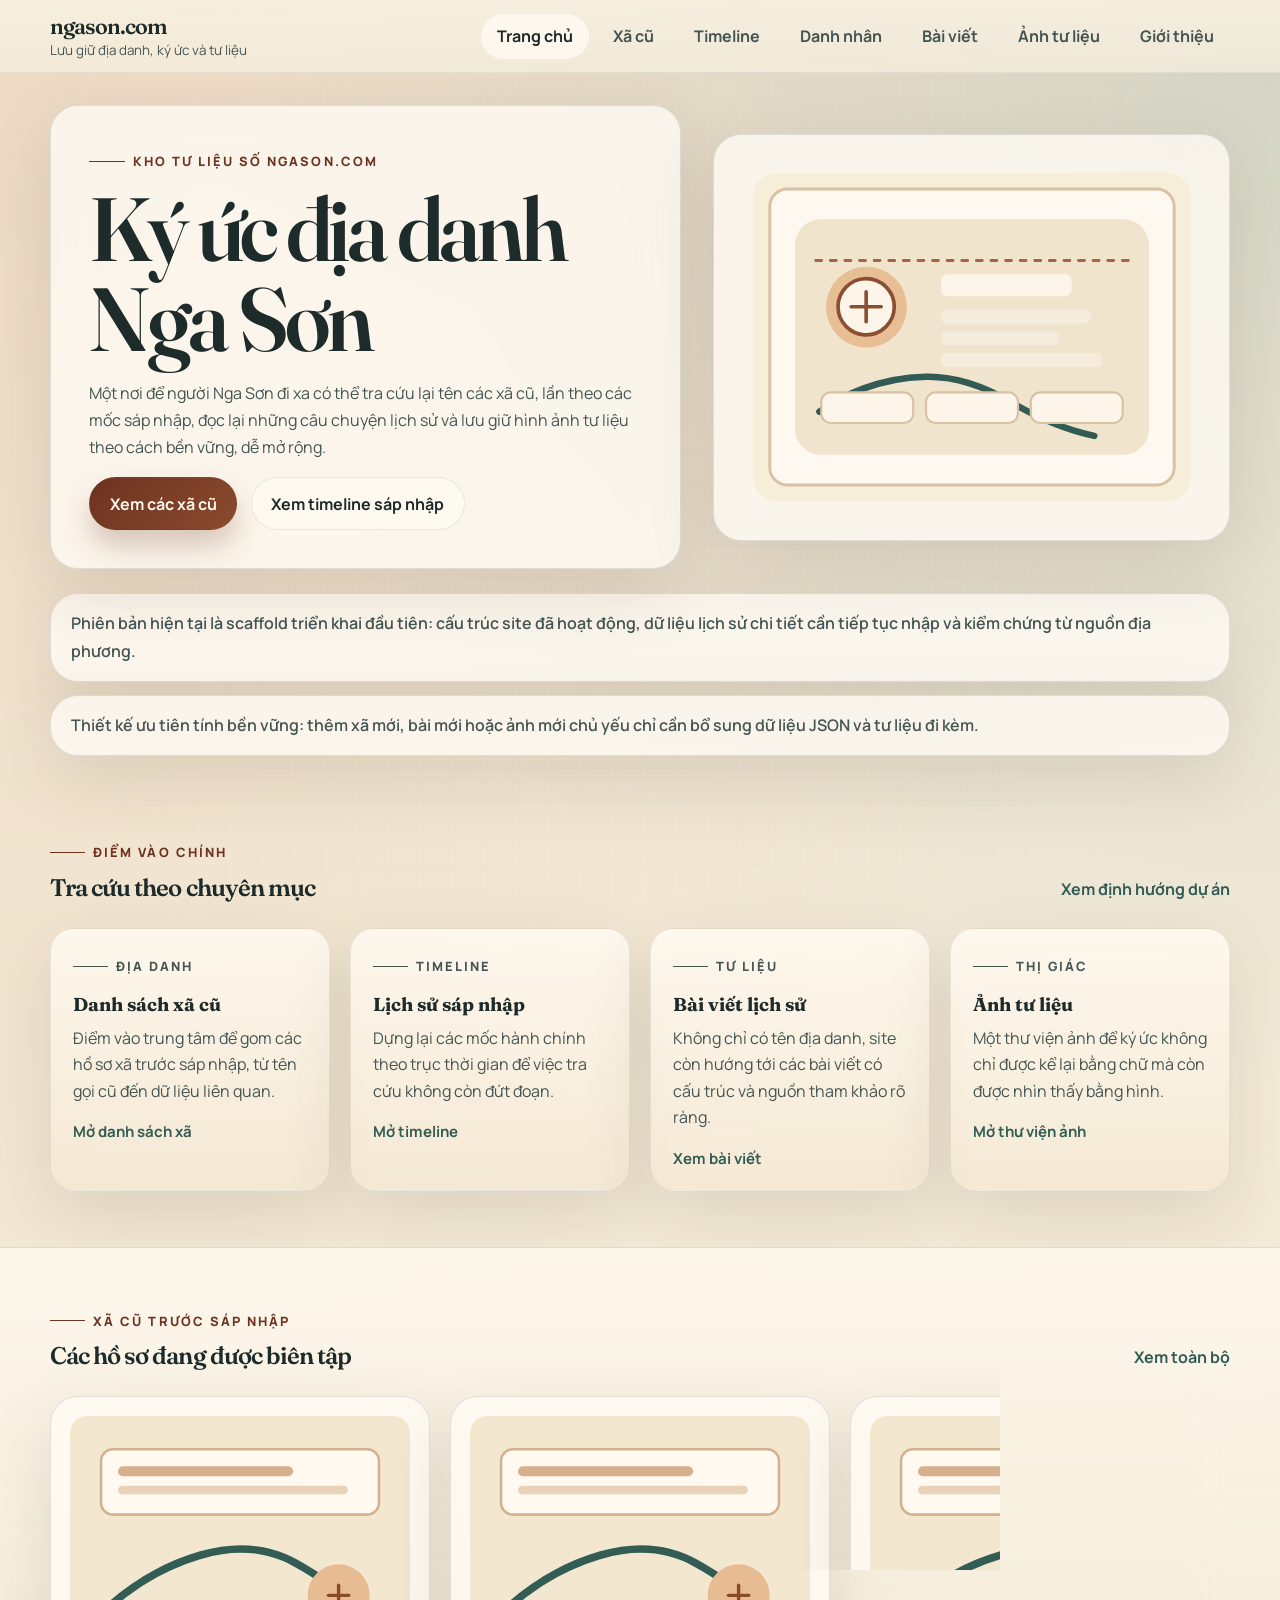
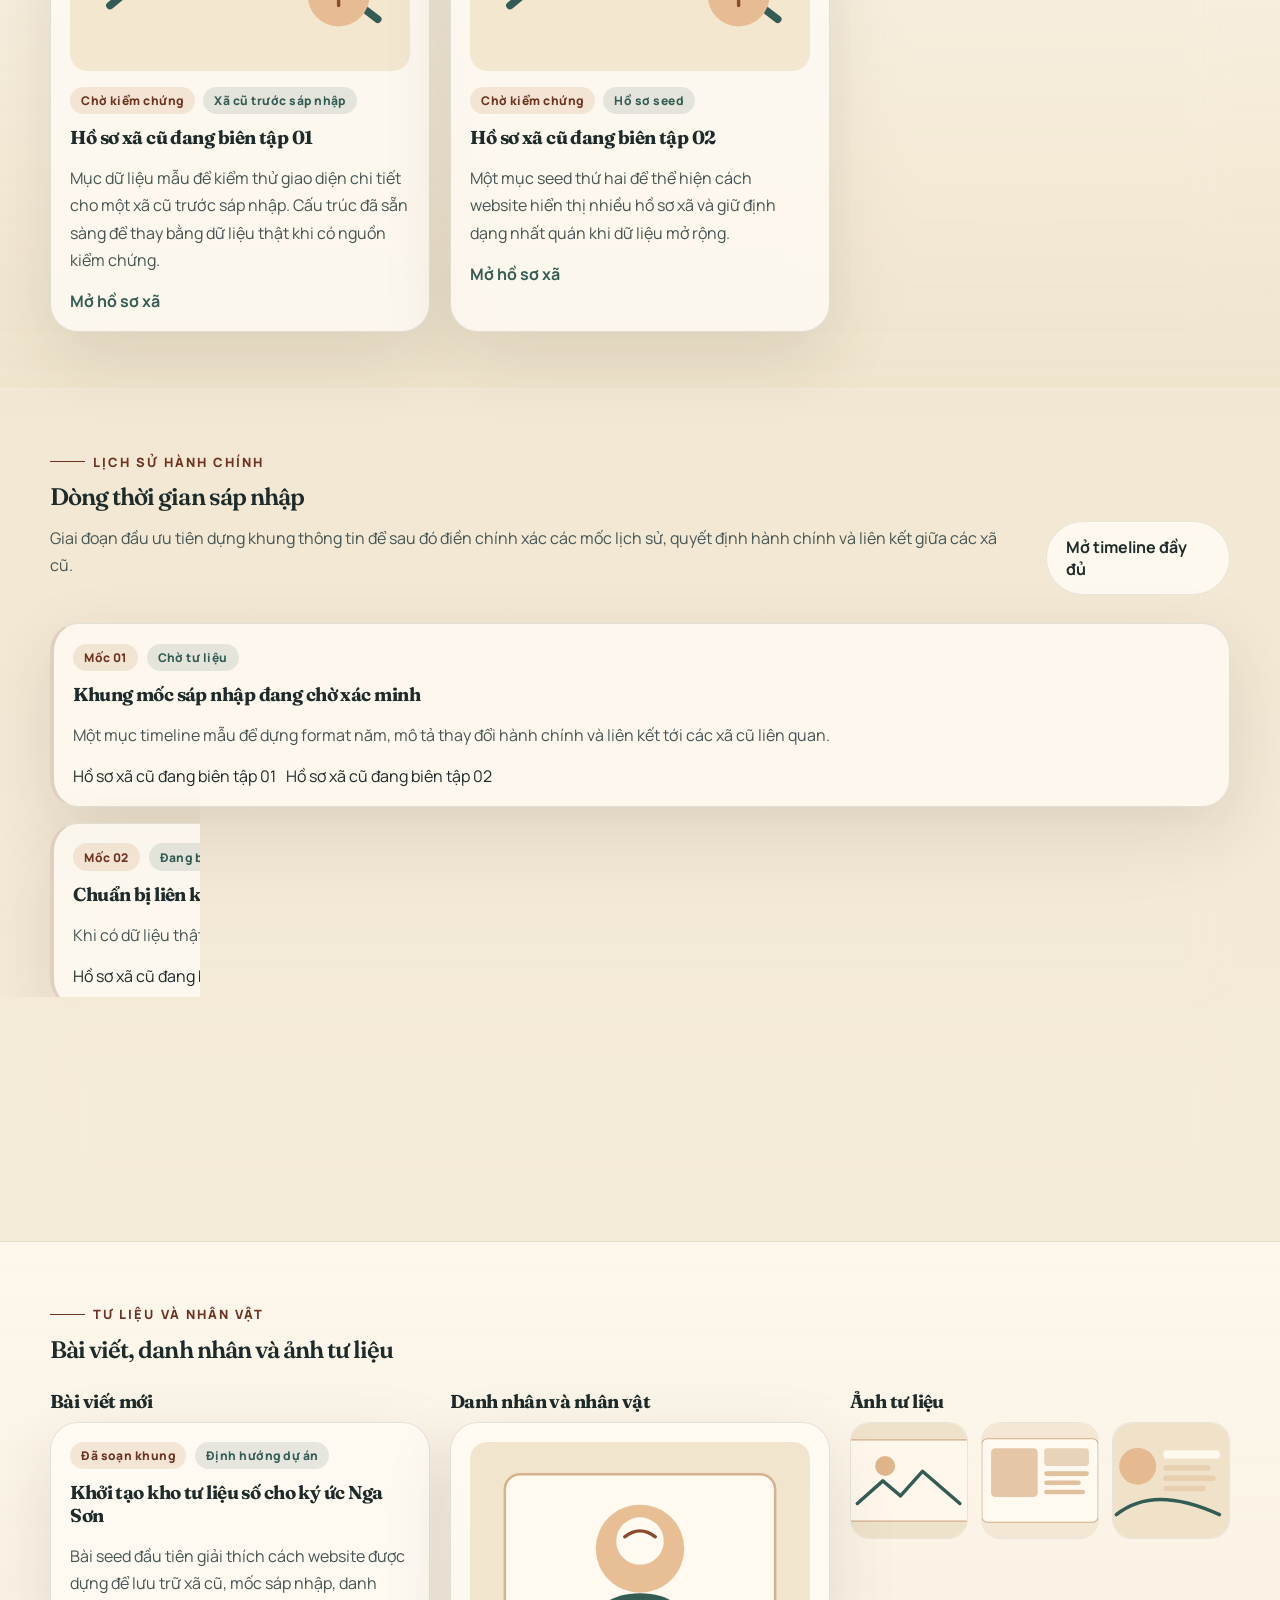
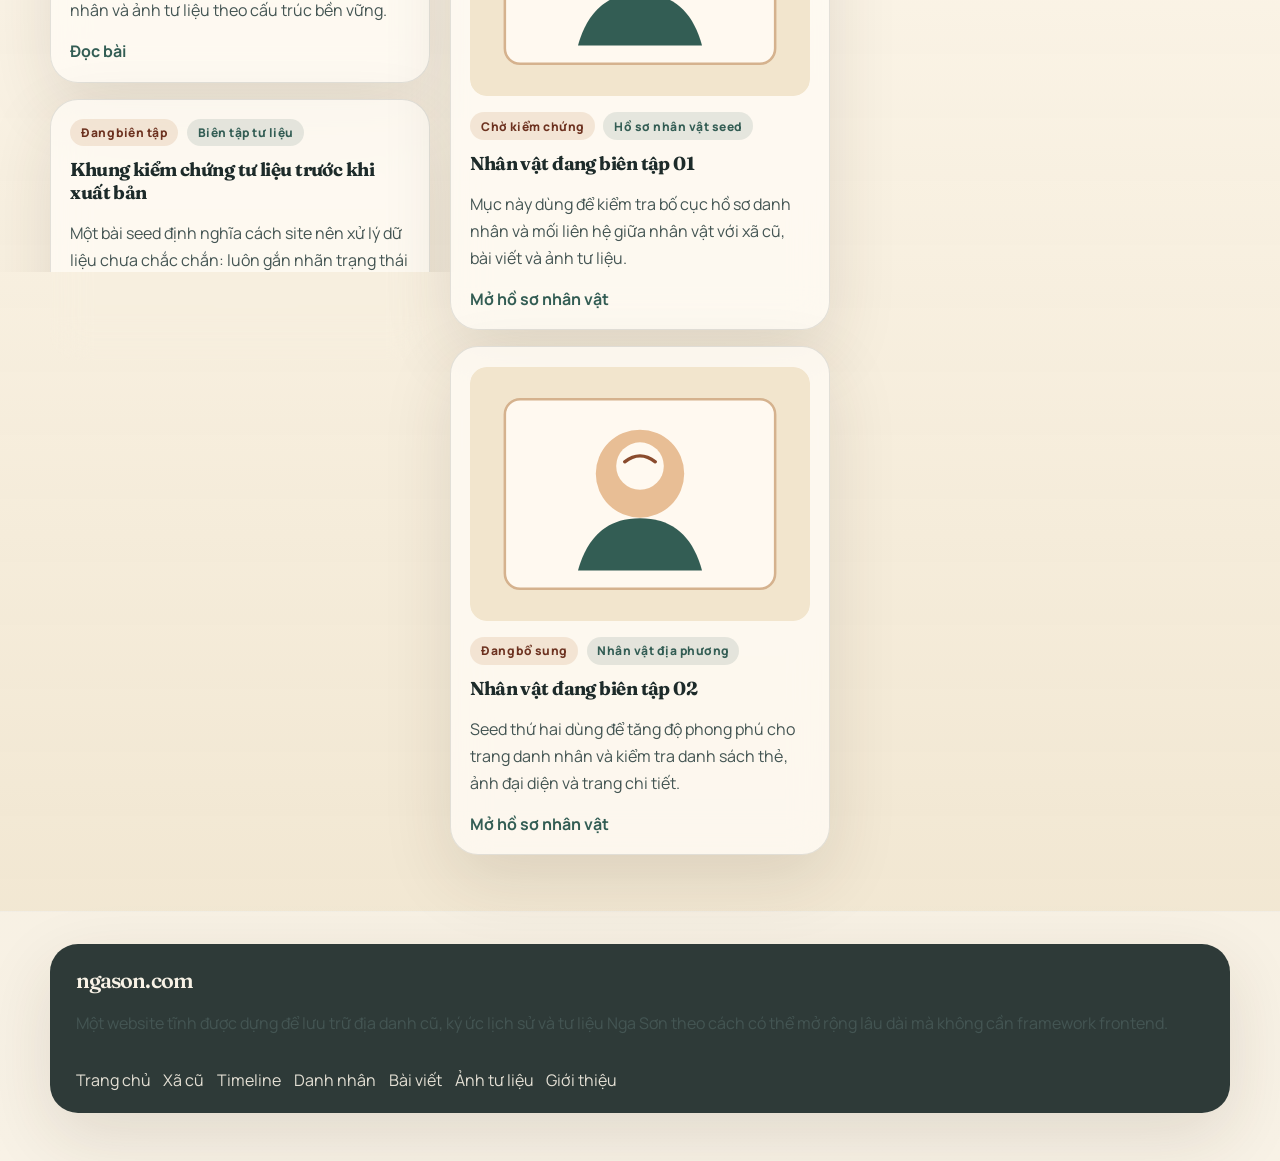
==== index.html @ c2601eb9 "feat: Initialize ngason.com project with static site structure and content - Add timeline data in JS" ====
<!DOCTYPE html>
<html lang="vi">
<head>
  <meta charset="UTF-8">
  <meta name="viewport" content="width=device-width, initial-scale=1.0">
  <meta name="description" content="Kho tư liệu số về ký ức Nga Sơn: xã cũ trước sáp nhập, lịch sử hành chính, danh nhân, bài viết và ảnh tư liệu.">
  <title>ngason.com | Ký ức địa danh Nga Sơn</title>
  <link rel="preconnect" href="https://fonts.googleapis.com">
  <link rel="preconnect" href="https://fonts.gstatic.com" crossorigin>
  <link href="https://fonts.googleapis.com/css2?family=Fraunces:opsz,wght@9..144,400;9..144,500;9..144,700&family=Manrope:wght@400;500;600;700&display=swap" rel="stylesheet">
  <link rel="stylesheet" href="assets/css/main.css">
  <link rel="stylesheet" href="assets/css/pages.css">
  <script defer src="assets/js/data.js"></script>
  <script defer src="assets/js/renderers.js"></script>
  <script defer src="assets/js/lightbox.js"></script>
  <script defer src="assets/js/app.js"></script>
</head>
<body data-page="home">
  <div class="site-shell">
    <header class="site-header" data-site-header></header>
    <main>
      <section class="hero hero-home reveal">
        <div class="container hero-grid">
          <div class="hero-copy">
            <p class="eyebrow">Kho tư liệu số ngason.com</p>
            <h1 data-home-title>Ký ức địa danh Nga Sơn</h1>
            <p class="hero-text" data-home-summary></p>
            <div class="hero-actions">
              <a class="button button-primary" href="pages/communes.html">Xem các xã cũ</a>
              <a class="button button-secondary" href="pages/timeline.html">Xem timeline sáp nhập</a>
            </div>
          </div>
          <div class="hero-art">
            <img src="assets/images/hero-archival.svg" alt="Minh họa tư liệu về ký ức địa danh Nga Sơn">
          </div>
        </div>
      </section>

      <section class="notice-band">
        <div class="container" data-notice-list></div>
      </section>

      <section class="section reveal">
        <div class="container section-head">
          <div>
            <p class="eyebrow">Điểm vào chính</p>
            <h2>Tra cứu theo chuyên mục</h2>
          </div>
          <a class="text-link" href="pages/about.html">Xem định hướng dự án</a>
        </div>
        <div class="container feature-grid" data-feature-grid></div>
      </section>

      <section class="section section-soft reveal">
        <div class="container section-head">
          <div>
            <p class="eyebrow">Xã cũ trước sáp nhập</p>
            <h2>Các hồ sơ đang được biên tập</h2>
          </div>
          <a class="text-link" href="pages/communes.html">Xem toàn bộ</a>
        </div>
        <div class="container card-grid" data-home-communes></div>
      </section>

      <section class="section reveal">
        <div class="container section-split">
          <div>
            <p class="eyebrow">Lịch sử hành chính</p>
            <h2>Dòng thời gian sáp nhập</h2>
            <p class="section-intro">Giai đoạn đầu ưu tiên dựng khung thông tin để sau đó điền chính xác các mốc lịch sử, quyết định hành chính và liên kết giữa các xã cũ.</p>
          </div>
          <a class="button button-secondary" href="pages/timeline.html">Mở timeline đầy đủ</a>
        </div>
        <div class="container timeline-preview" data-home-timeline></div>
      </section>

      <section class="section section-soft reveal">
        <div class="container section-head">
          <div>
            <p class="eyebrow">Tư liệu và nhân vật</p>
            <h2>Bài viết, danh nhân và ảnh tư liệu</h2>
          </div>
        </div>
        <div class="container highlight-layout">
          <div>
            <h3>Bài viết mới</h3>
            <div class="stack-list" data-home-posts></div>
          </div>
          <div>
            <h3>Danh nhân và nhân vật</h3>
            <div class="stack-list" data-home-people></div>
          </div>
          <div>
            <h3>Ảnh tư liệu</h3>
            <div class="gallery-strip" data-home-gallery></div>
          </div>
        </div>
      </section>
    </main>
    <footer class="site-footer" data-site-footer></footer>
  </div>
</body>
</html>
---- assets/css/main.css ----
:root {
  --bg: #f6efdf;
  --bg-soft: #efe3cb;
  --surface: rgba(255, 252, 245, 0.78);
  --surface-strong: #fffaf1;
  --ink: #1d2b2a;
  --ink-soft: #445553;
  --line: rgba(29, 43, 42, 0.12);
  --accent: #8a4b2d;
  --accent-soft: #d8af8d;
  --accent-deep: #6d3220;
  --forest: #335d54;
  --shadow: 0 24px 70px rgba(60, 42, 24, 0.12);
  --radius-lg: 28px;
  --radius-md: 20px;
  --radius-sm: 14px;
  --container: 1180px;
}

* {
  box-sizing: border-box;
}

html {
  scroll-behavior: smooth;
}

body {
  margin: 0;
  min-height: 100vh;
  color: var(--ink);
  font-family: "Manrope", "Segoe UI", sans-serif;
  background:
    radial-gradient(circle at top left, rgba(216, 175, 141, 0.35), transparent 30%),
    radial-gradient(circle at top right, rgba(51, 93, 84, 0.18), transparent 24%),
    linear-gradient(180deg, #f6efdf 0%, #f2e7d2 45%, #f8f2e6 100%);
}

body::before {
  content: "";
  position: fixed;
  inset: 0;
  pointer-events: none;
  opacity: 0.35;
  background-image:
    linear-gradient(rgba(29, 43, 42, 0.03) 1px, transparent 1px),
    linear-gradient(90deg, rgba(29, 43, 42, 0.03) 1px, transparent 1px);
  background-size: 32px 32px;
  mask-image: radial-gradient(circle at center, black 50%, transparent 90%);
}

img {
  display: block;
  max-width: 100%;
}

a {
  color: inherit;
  text-decoration: none;
}

button,
input,
textarea,
select {
  font: inherit;
}

.site-shell {
  position: relative;
}

.container {
  width: min(calc(100% - 2rem), var(--container));
  margin: 0 auto;
}

.narrow {
  width: min(calc(100% - 2rem), 780px);
}

.section,
.page-hero,
.hero {
  position: relative;
  z-index: 1;
}

.section {
  padding: 3.5rem 0;
}

.section-soft {
  background: linear-gradient(180deg, rgba(255, 250, 241, 0.78), rgba(239, 227, 203, 0.7));
  border-block: 1px solid rgba(29, 43, 42, 0.05);
}

.section-head,
.section-split {
  display: flex;
  justify-content: space-between;
  gap: 1.5rem;
  align-items: end;
  margin-bottom: 1.75rem;
}

.section-head h2,
.section-split h2,
.page-hero h1,
.hero h1,
.detail-hero h1,
.center-card h1 {
  margin: 0;
  font-family: "Fraunces", "Iowan Old Style", serif;
  font-weight: 600;
  line-height: 1;
  letter-spacing: -0.04em;
}

.hero h1 {
  font-size: clamp(3rem, 7vw, 6.2rem);
  max-width: 9ch;
}

.page-hero h1,
.detail-hero h1 {
  font-size: clamp(2.4rem, 5vw, 4.4rem);
}

.eyebrow {
  display: inline-flex;
  align-items: center;
  gap: 0.5rem;
  margin: 0 0 0.9rem;
  color: var(--accent-deep);
  font-size: 0.8rem;
  font-weight: 800;
  letter-spacing: 0.16em;
  text-transform: uppercase;
}

.eyebrow::before {
  content: "";
  width: 2.2rem;
  height: 1px;
  background: currentColor;
}

.hero {
  padding: 2rem 0 1.5rem;
}

.hero-grid {
  display: grid;
  grid-template-columns: minmax(0, 1.1fr) minmax(320px, 0.9fr);
  gap: 2rem;
  align-items: center;
}

.hero-copy,
.hero-art,
.page-hero .narrow,
.detail-hero,
.prose-panel,
.card,
.timeline-item,
.stack-card,
.gallery-card,
.stat-card,
.detail-body,
.detail-side,
.notice-card,
.center-card {
  background: var(--surface);
  backdrop-filter: blur(18px);
  border: 1px solid var(--line);
  border-radius: var(--radius-lg);
  box-shadow: var(--shadow);
}

.hero-copy,
.hero-art,
.page-hero .narrow,
.detail-hero,
.prose-panel,
.center-card {
  padding: clamp(1.5rem, 3vw, 2.5rem);
}

.hero-text,
.section-intro,
.detail-body p,
.prose-panel p,
.notice-card,
.detail-meta,
.stack-card p,
.card p,
.timeline-item p,
.gallery-caption,
.footer-copy {
  color: var(--ink-soft);
  line-height: 1.7;
}

.hero-actions,
.meta-row {
  display: flex;
  gap: 0.9rem;
  flex-wrap: wrap;
}

.button,
.text-link {
  display: inline-flex;
  align-items: center;
  justify-content: center;
  gap: 0.5rem;
  transition: transform 180ms ease, box-shadow 180ms ease, background 180ms ease;
}

.button {
  padding: 0.9rem 1.2rem;
  border-radius: 999px;
  border: 1px solid transparent;
  font-weight: 700;
}

.button:hover,
.text-link:hover,
.card:hover,
.stack-card:hover,
.gallery-card:hover {
  transform: translateY(-2px);
}

.button-primary {
  color: #fff7ed;
  background: linear-gradient(135deg, var(--accent-deep), var(--accent));
  box-shadow: 0 16px 28px rgba(109, 50, 32, 0.25);
}

.button-secondary {
  color: var(--ink);
  background: rgba(255, 250, 241, 0.92);
  border-color: rgba(29, 43, 42, 0.09);
}

.text-link {
  color: var(--forest);
  font-weight: 700;
}

.site-header {
  position: sticky;
  top: 0;
  z-index: 20;
  padding: 0.8rem 0;
  backdrop-filter: blur(14px);
  background: linear-gradient(180deg, rgba(246, 239, 223, 0.92), rgba(246, 239, 223, 0.72));
  border-bottom: 1px solid rgba(29, 43, 42, 0.08);
}

.nav-shell,
.site-footer .footer-shell {
  width: min(calc(100% - 2rem), var(--container));
  margin: 0 auto;
}

.nav-shell {
  display: flex;
  align-items: center;
  justify-content: space-between;
  gap: 1rem;
}

.brand-lockup {
  display: grid;
  gap: 0.1rem;
}

.brand-title {
  font-family: "Fraunces", serif;
  font-size: 1.35rem;
  font-weight: 600;
  letter-spacing: -0.04em;
}

.brand-subtitle {
  font-size: 0.84rem;
  color: var(--ink-soft);
}

.nav-links {
  display: flex;
  gap: 0.5rem;
  flex-wrap: wrap;
  justify-content: flex-end;
}

.nav-links a {
  padding: 0.72rem 1rem;
  border-radius: 999px;
  font-weight: 700;
  color: var(--ink-soft);
}

.nav-links a.is-active,
.nav-links a:hover {
  color: var(--ink);
  background: rgba(255, 250, 241, 0.85);
}

.notice-band {
  padding: 0 0 1.5rem;
}

.notice-list {
  display: grid;
  gap: 0.8rem;
}

.notice-card {
  padding: 1rem 1.25rem;
  font-weight: 600;
}

.feature-grid,
.card-grid,
.gallery-grid,
.related-grid,
.highlight-layout,
.stat-row {
  display: grid;
  gap: 1.25rem;
}

.feature-grid {
  grid-template-columns: repeat(4, minmax(0, 1fr));
}

.card-grid {
  grid-template-columns: repeat(3, minmax(0, 1fr));
}

.gallery-grid {
  grid-template-columns: repeat(3, minmax(0, 1fr));
}

.related-grid,
.highlight-layout {
  grid-template-columns: repeat(3, minmax(0, 1fr));
}

.stat-row {
  grid-template-columns: repeat(3, minmax(0, 1fr));
  margin-bottom: 1.25rem;
}

.card,
.stack-card,
.timeline-item,
.gallery-card,
.stat-card {
  overflow: hidden;
}

.card,
.stack-card,
.gallery-card,
.timeline-item,
.stat-card,
.detail-side {
  padding: 1.2rem;
}

.card-media,
.gallery-card img {
  aspect-ratio: 4 / 3;
  width: 100%;
  object-fit: cover;
  border-radius: calc(var(--radius-md) - 4px);
  margin-bottom: 1rem;
}

.card h3,
.stack-card h3,
.timeline-item h3,
.gallery-card h3,
.detail-side h3,
.detail-body h2,
.detail-body h3,
.highlight-layout h3 {
  margin: 0 0 0.55rem;
  font-family: "Fraunces", serif;
  letter-spacing: -0.03em;
}

.card-meta,
.stack-meta,
.detail-meta,
.caption-meta,
.badge-row,
.gallery-meta,
.timeline-meta {
  display: flex;
  gap: 0.55rem;
  flex-wrap: wrap;
  margin-bottom: 0.75rem;
}

.badge {
  display: inline-flex;
  align-items: center;
  padding: 0.32rem 0.68rem;
  border-radius: 999px;
  background: rgba(216, 175, 141, 0.28);
  color: var(--accent-deep);
  font-size: 0.75rem;
  font-weight: 800;
  letter-spacing: 0.04em;
}

.badge-neutral {
  background: rgba(51, 93, 84, 0.12);
  color: var(--forest);
}

.timeline-preview,
.timeline-full {
  display: grid;
  gap: 1rem;
}

.timeline-item {
  border-left: 4px solid rgba(138, 75, 45, 0.24);
}

.stack-list {
  display: grid;
  gap: 1rem;
}

.gallery-strip {
  display: grid;
  grid-template-columns: repeat(3, minmax(0, 1fr));
  gap: 0.85rem;
}

.gallery-thumb {
  overflow: hidden;
  border-radius: var(--radius-md);
  border: 1px solid rgba(29, 43, 42, 0.1);
  background: rgba(255, 250, 241, 0.85);
}

.gallery-thumb img {
  width: 100%;
  aspect-ratio: 1;
  object-fit: cover;
}

.detail-hero {
  display: grid;
  gap: 1rem;
}

.detail-layout {
  display: grid;
  grid-template-columns: minmax(0, 1.7fr) minmax(280px, 0.8fr);
  gap: 1.25rem;
}

.detail-layout-wide {
  grid-template-columns: minmax(0, 2fr) minmax(280px, 0.7fr);
}

.detail-body,
.detail-side {
  min-height: 100%;
}

.detail-body h2:not(:first-child),
.detail-body h3:not(:first-child) {
  margin-top: 1.8rem;
}

.detail-body ul,
.prose-panel ul {
  padding-left: 1.1rem;
  color: var(--ink-soft);
  line-height: 1.7;
}

.detail-body li + li,
.prose-panel li + li {
  margin-top: 0.45rem;
}

.stat-card strong {
  display: block;
  margin-bottom: 0.25rem;
  font-size: 1.7rem;
  font-family: "Fraunces", serif;
}

.site-footer {
  padding: 2rem 0 3rem;
}

.footer-shell {
  display: grid;
  gap: 1rem;
  padding: 1.4rem 1.6rem;
  background: rgba(29, 43, 42, 0.92);
  color: #f8f2e6;
  border-radius: var(--radius-lg);
  box-shadow: var(--shadow);
}

.footer-links {
  display: flex;
  gap: 0.8rem;
  flex-wrap: wrap;
}

.footer-links a {
  color: rgba(248, 242, 230, 0.9);
}

.prose-panel {
  display: grid;
  gap: 1rem;
}

.center-stage {
  min-height: 100vh;
  display: grid;
  place-items: center;
  padding: 2rem 0;
}

.center-card {
  text-align: center;
}

.reveal {
  opacity: 0;
  transform: translateY(18px);
  transition: opacity 480ms ease, transform 480ms ease;
}

.reveal.is-visible {
  opacity: 1;
  transform: translateY(0);
}

@media (max-width: 1024px) {
  .feature-grid,
  .card-grid,
  .gallery-grid,
  .related-grid,
  .highlight-layout,
  .stat-row,
  .gallery-strip,
  .detail-layout,
  .detail-layout-wide,
  .hero-grid {
    grid-template-columns: repeat(2, minmax(0, 1fr));
  }

  .detail-layout,
  .detail-layout-wide,
  .hero-grid {
    grid-template-columns: 1fr;
  }
}

@media (max-width: 720px) {
  .container {
    width: min(calc(100% - 1rem), var(--container));
  }

  .section {
    padding: 2.4rem 0;
  }

  .feature-grid,
  .card-grid,
  .gallery-grid,
  .related-grid,
  .highlight-layout,
  .stat-row,
  .gallery-strip {
    grid-template-columns: 1fr;
  }

  .section-head,
  .section-split,
  .nav-shell {
    align-items: start;
    flex-direction: column;
  }

  .nav-links {
    width: 100%;
    justify-content: flex-start;
  }
}
---- assets/css/pages.css ----
.feature-card {
  padding: 1.35rem;
  background: linear-gradient(180deg, rgba(255, 250, 241, 0.86), rgba(245, 232, 211, 0.7));
  border: 1px solid rgba(29, 43, 42, 0.08);
  border-radius: 24px;
  box-shadow: var(--shadow);
}

.feature-card h3 {
  margin: 0 0 0.55rem;
  font-family: "Fraunces", serif;
}

.feature-card p {
  margin: 0 0 1rem;
  color: var(--ink-soft);
  line-height: 1.65;
}

.feature-card .text-link {
  font-size: 0.94rem;
}

.detail-cover {
  width: 100%;
  max-width: 420px;
  border-radius: var(--radius-md);
  border: 1px solid rgba(29, 43, 42, 0.09);
}

.detail-header-grid {
  display: grid;
  grid-template-columns: minmax(0, 1.2fr) minmax(220px, 0.8fr);
  gap: 1.2rem;
  align-items: center;
}

.empty-state {
  padding: 1.1rem 1.2rem;
  border-radius: var(--radius-md);
  border: 1px dashed rgba(29, 43, 42, 0.16);
  color: var(--ink-soft);
  background: rgba(255, 250, 241, 0.62);
}

.inline-links {
  display: flex;
  gap: 0.6rem;
  flex-wrap: wrap;
}

.inline-links a {
  padding: 0.45rem 0.7rem;
  border-radius: 999px;
  background: rgba(51, 93, 84, 0.1);
  color: var(--forest);
  font-weight: 700;
}

.gallery-card button {
  width: 100%;
  margin-top: 0.85rem;
}

.lightbox {
  position: fixed;
  inset: 0;
  display: none;
  place-items: center;
  padding: 1rem;
  background: rgba(18, 25, 24, 0.82);
  z-index: 50;
}

.lightbox.is-open {
  display: grid;
}

.lightbox-dialog {
  width: min(960px, calc(100vw - 2rem));
  max-height: calc(100vh - 2rem);
  overflow: auto;
  padding: 1rem;
  border-radius: var(--radius-lg);
  background: rgba(255, 250, 241, 0.98);
}

.lightbox-dialog img {
  width: 100%;
  max-height: 70vh;
  object-fit: contain;
  border-radius: var(--radius-md);
}

.lightbox-caption {
  margin-top: 0.8rem;
  color: var(--ink-soft);
}

.lightbox-close {
  margin-top: 0.8rem;
}

@media (max-width: 720px) {
  .detail-header-grid {
    grid-template-columns: 1fr;
  }
}
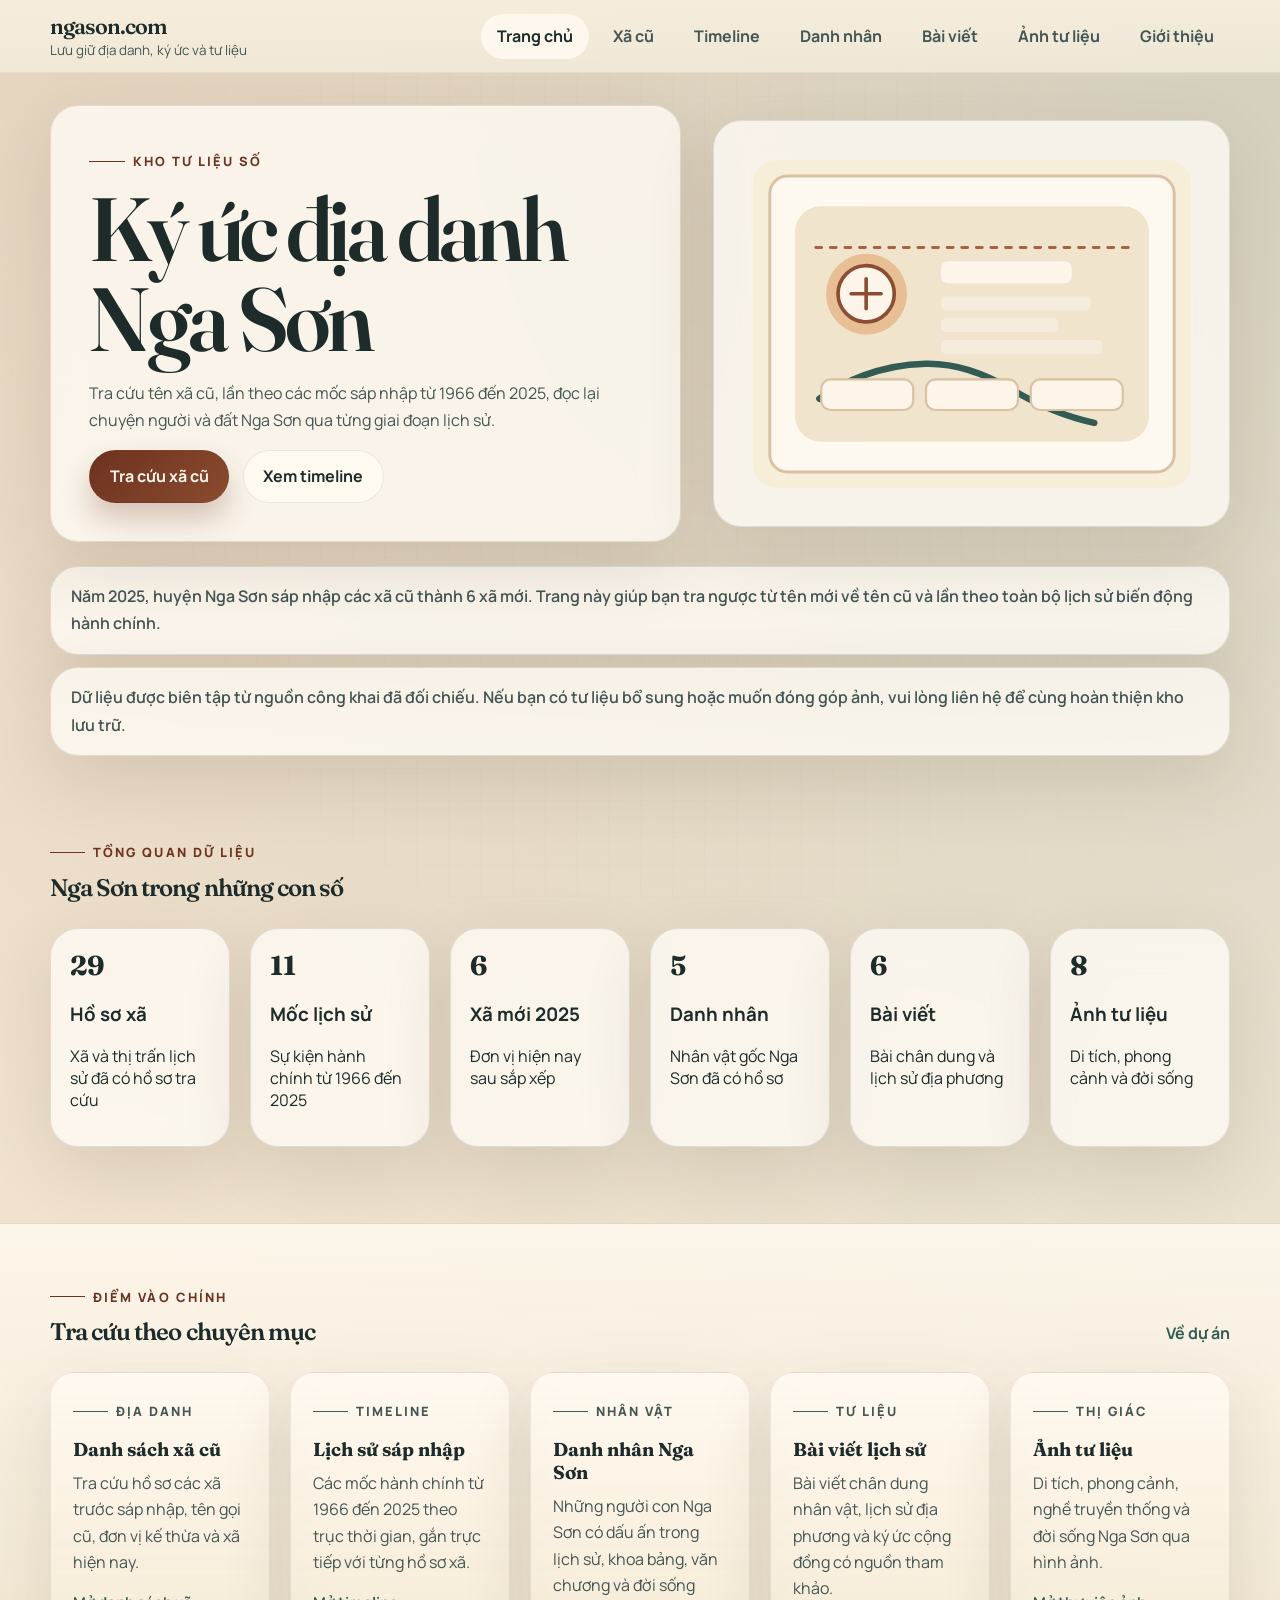
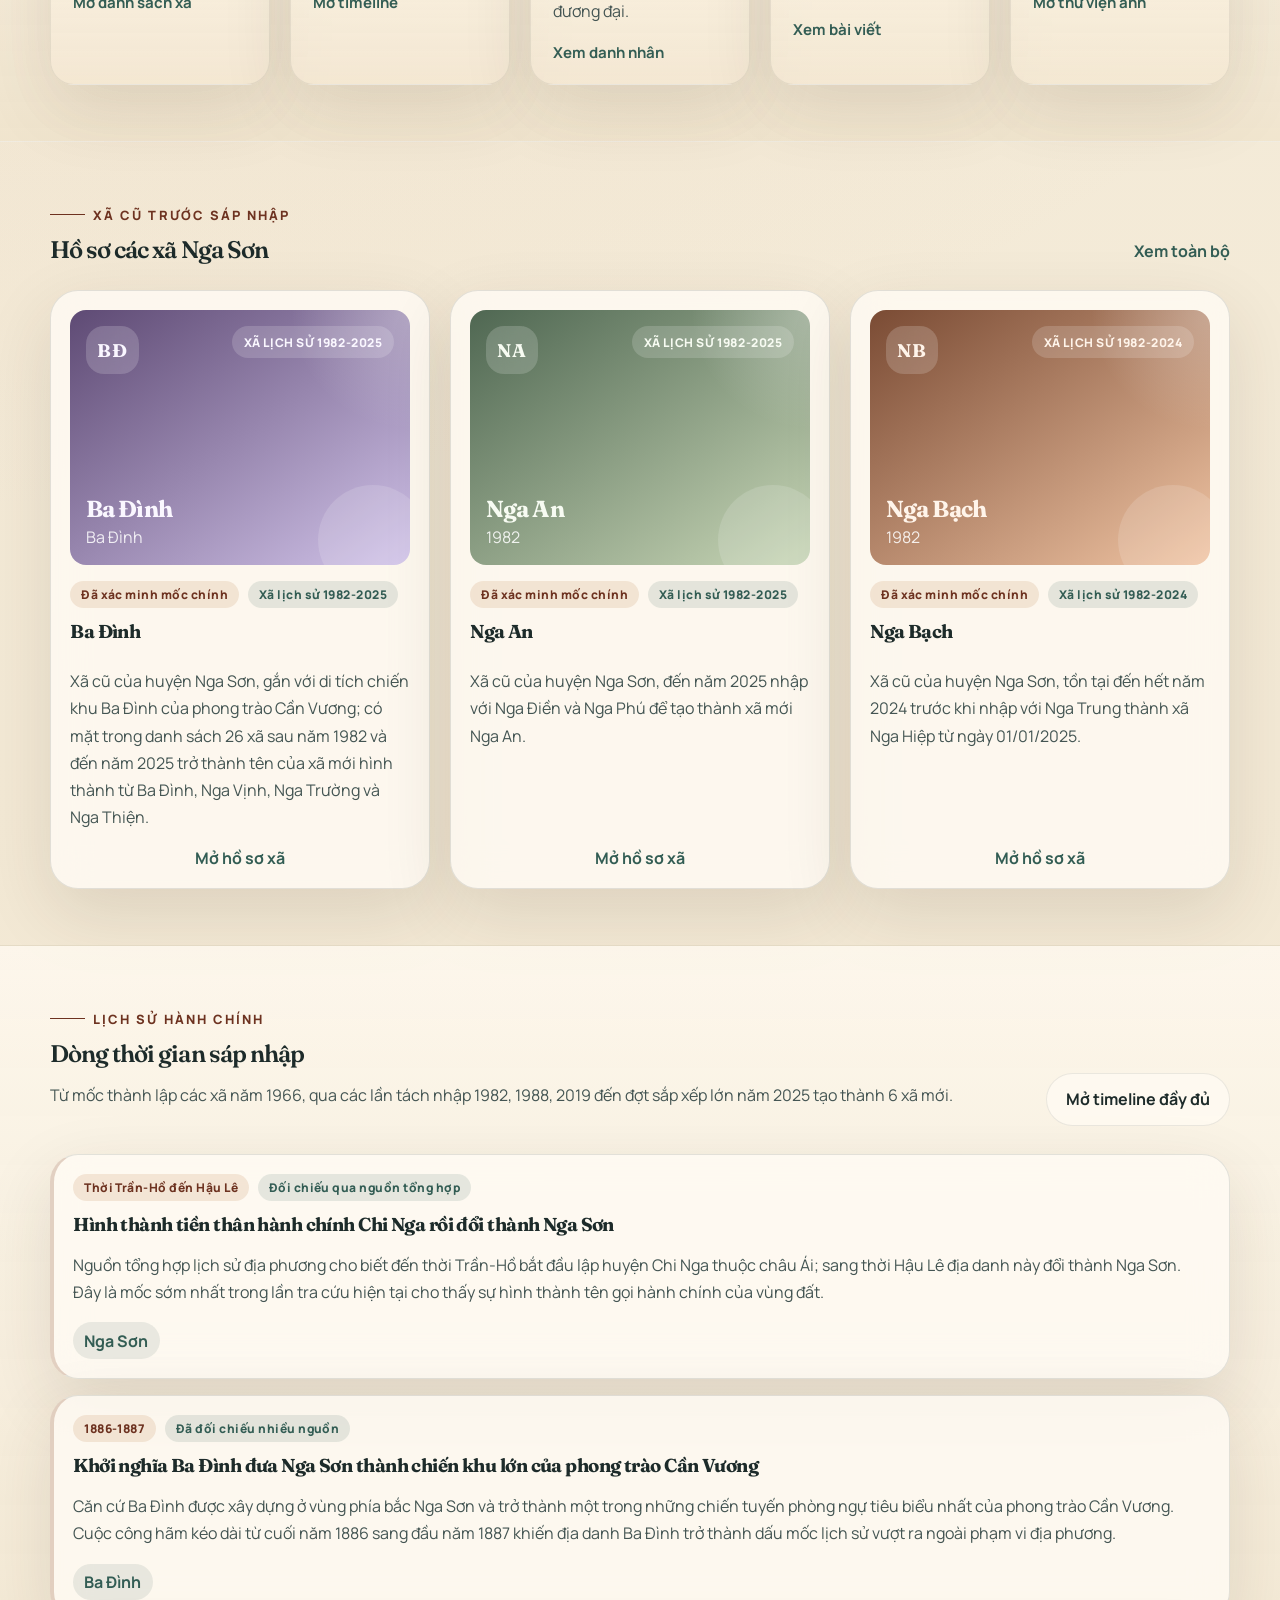
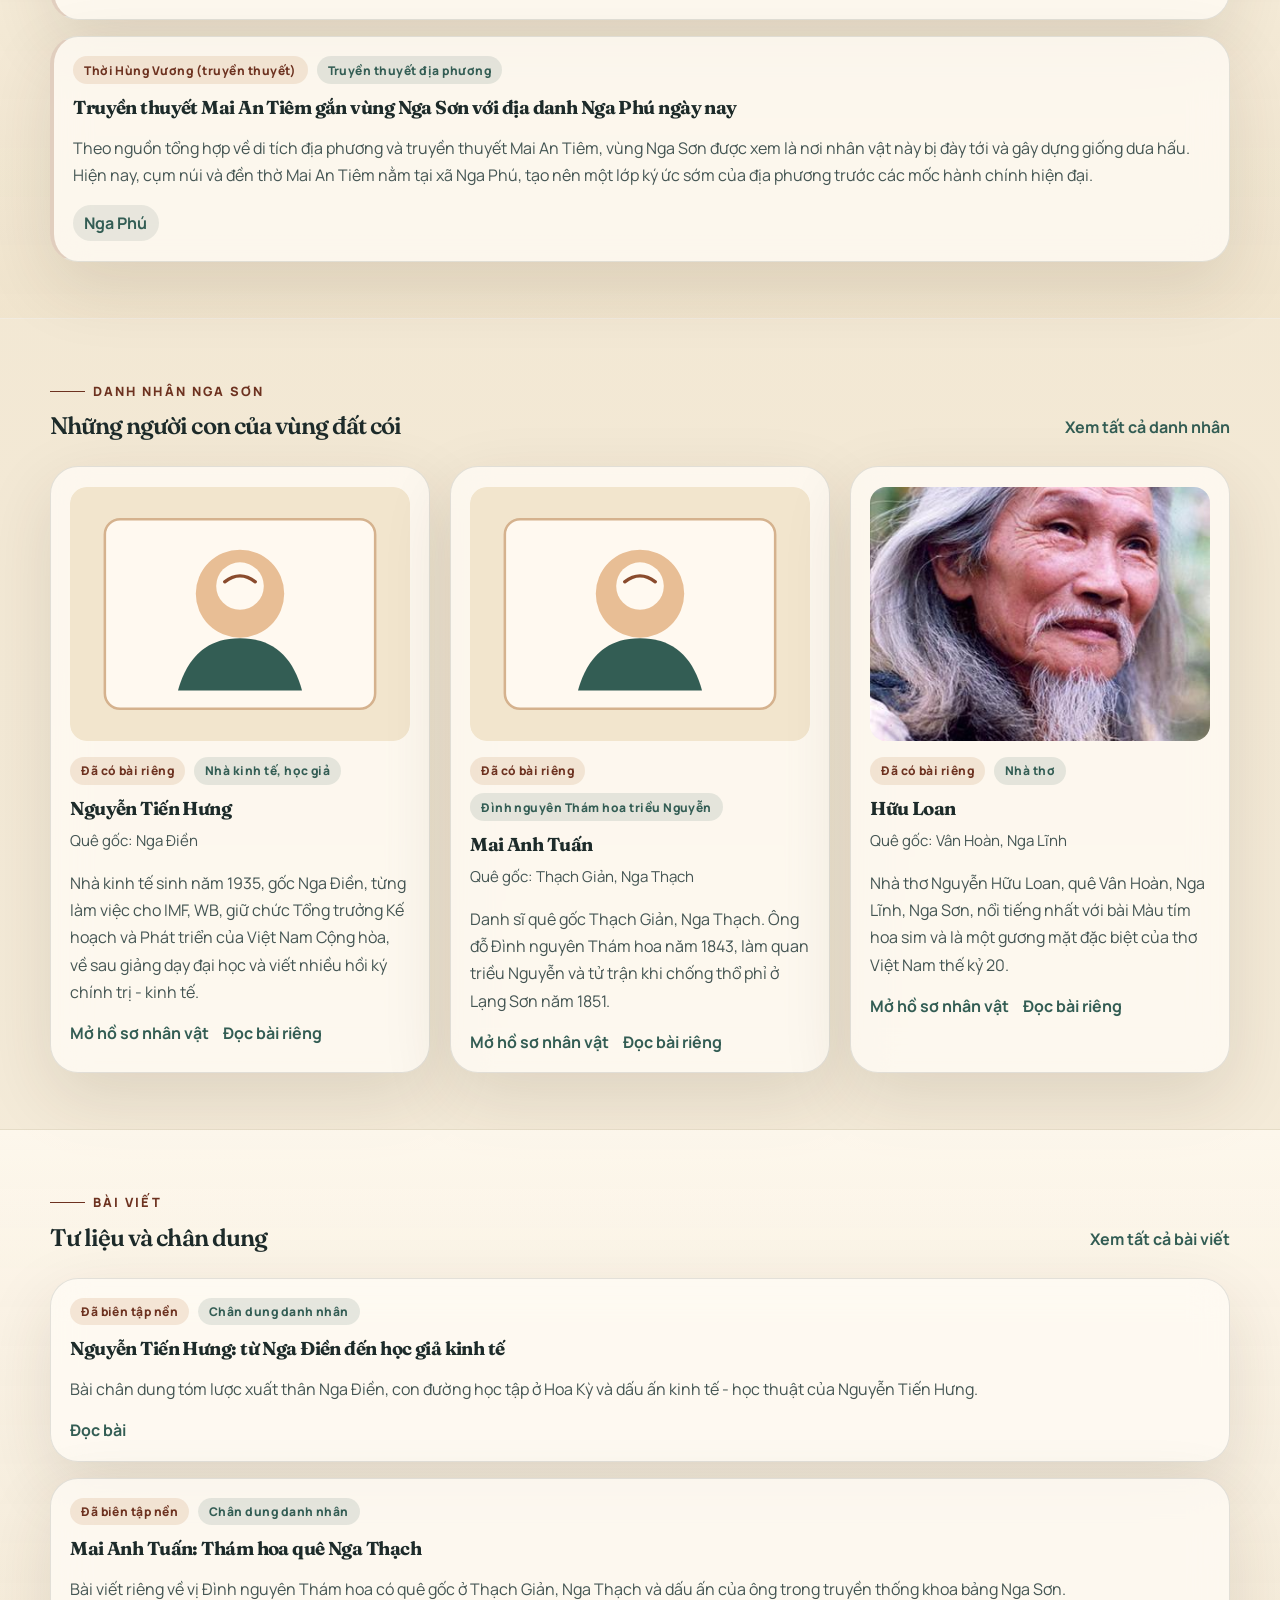
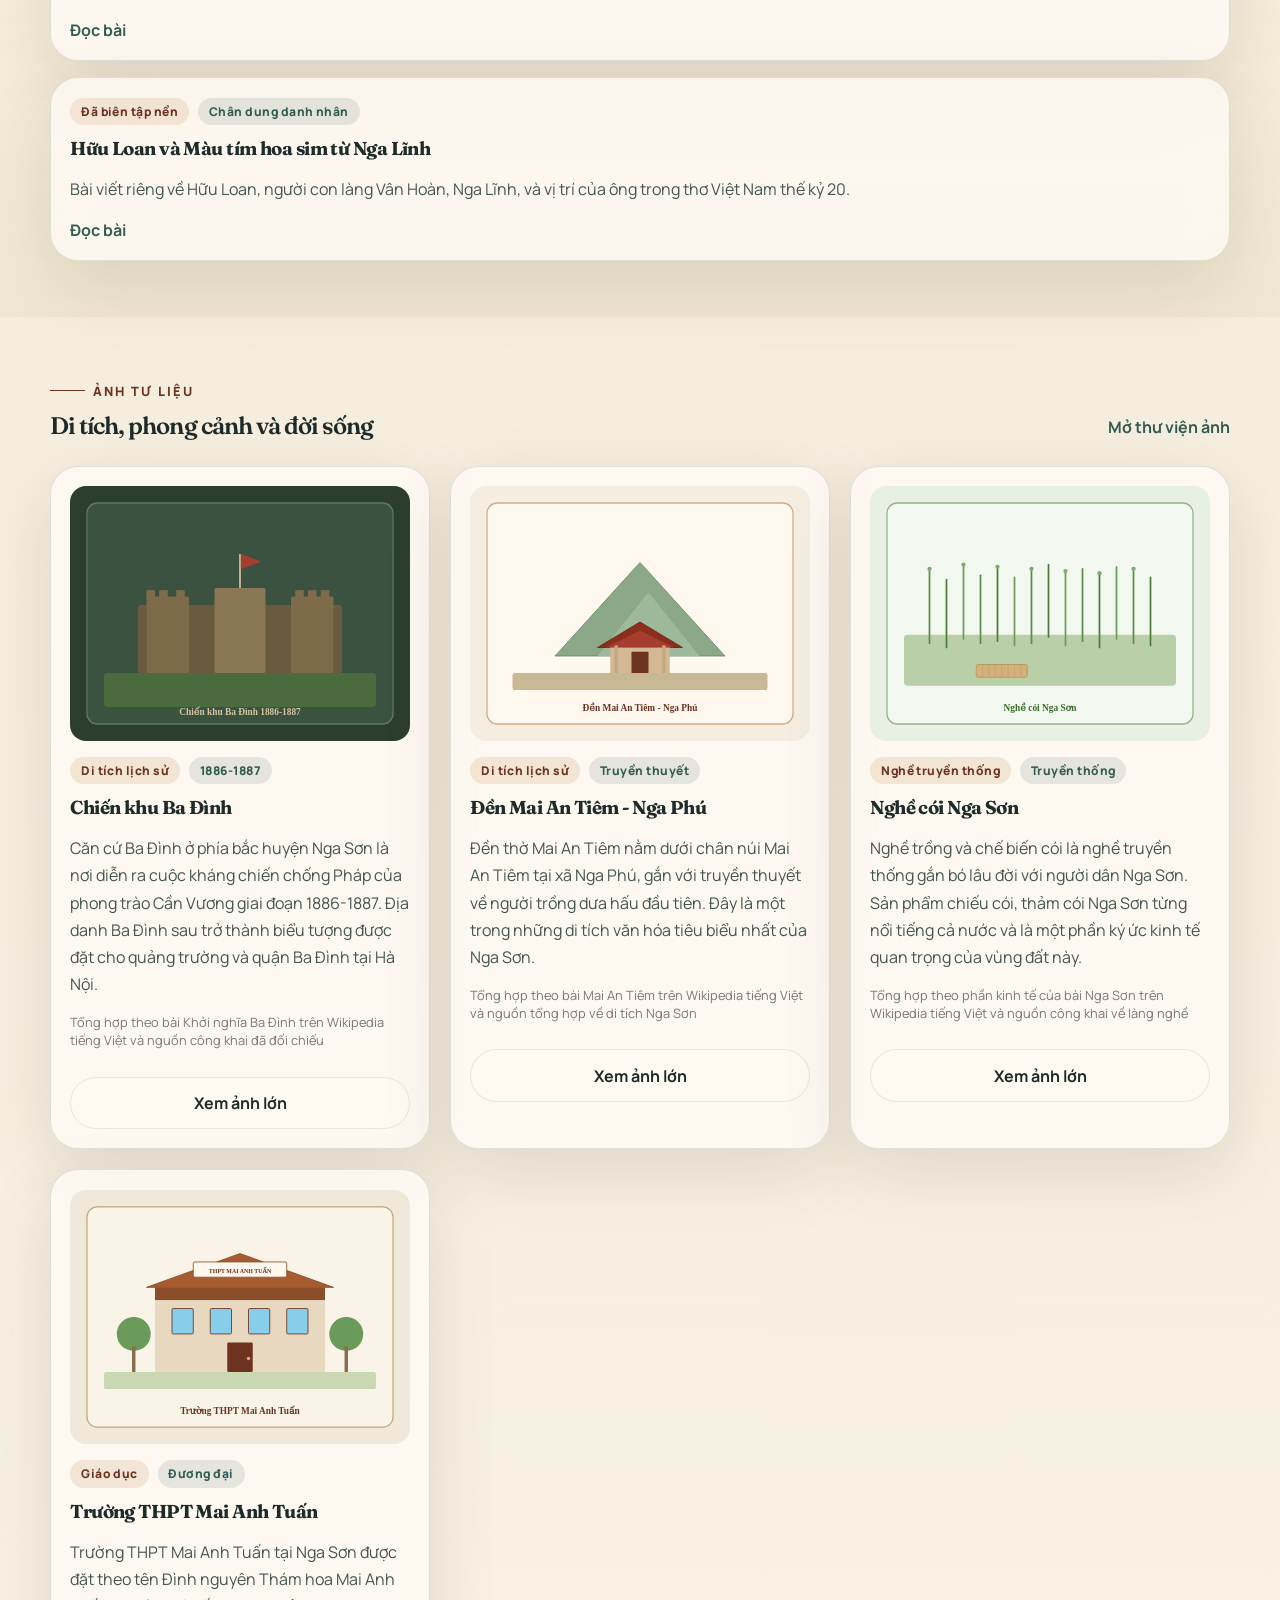
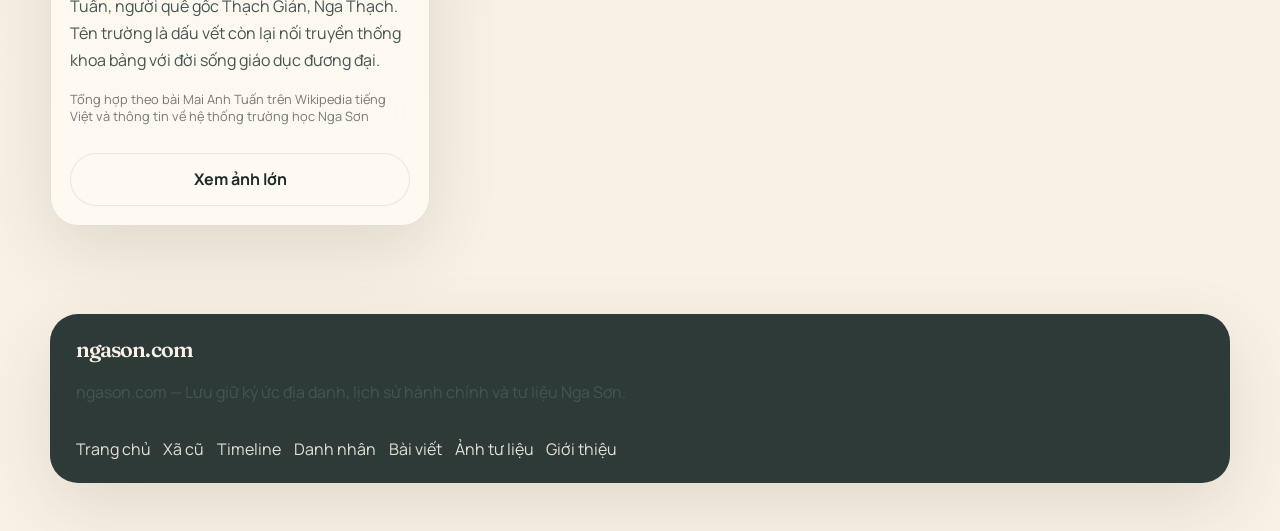
==== commit 55ee1fcd: "feat: Update homepage layout and enhance data presentation with new sections and improved styling" ====
--- a/index.html
+++ b/index.html
@@ -19,15 +19,17 @@
   <div class="site-shell">
     <header class="site-header" data-site-header></header>
     <main>
+
+      <!-- Hero -->
       <section class="hero hero-home reveal">
         <div class="container hero-grid">
           <div class="hero-copy">
-            <p class="eyebrow">Kho tư liệu số ngason.com</p>
+            <p class="eyebrow">Kho tư liệu số</p>
             <h1 data-home-title>Ký ức địa danh Nga Sơn</h1>
             <p class="hero-text" data-home-summary></p>
             <div class="hero-actions">
-              <a class="button button-primary" href="pages/communes.html">Xem các xã cũ</a>
-              <a class="button button-secondary" href="pages/timeline.html">Xem timeline sáp nhập</a>
+              <a class="button button-primary" href="pages/communes.html">Tra cứu xã cũ</a>
+              <a class="button button-secondary" href="pages/timeline.html">Xem timeline</a>
             </div>
           </div>
           <div class="hero-art">
@@ -36,66 +38,95 @@
         </div>
       </section>
 
+      <!-- Notice -->
       <section class="notice-band">
         <div class="container" data-notice-list></div>
       </section>
 
+      <!-- Stats -->
       <section class="section reveal">
+        <div class="container section-head">
+          <div>
+            <p class="eyebrow">Tổng quan dữ liệu</p>
+            <h2>Nga Sơn trong những con số</h2>
+          </div>
+        </div>
+        <div class="container stat-row" data-home-stats></div>
+      </section>
+
+      <!-- Feature grid -->
+      <section class="section section-soft reveal">
         <div class="container section-head">
           <div>
             <p class="eyebrow">Điểm vào chính</p>
             <h2>Tra cứu theo chuyên mục</h2>
           </div>
-          <a class="text-link" href="pages/about.html">Xem định hướng dự án</a>
+          <a class="text-link" href="pages/about.html">Về dự án</a>
         </div>
         <div class="container feature-grid" data-feature-grid></div>
       </section>
 
-      <section class="section section-soft reveal">
+      <!-- Communes preview -->
+      <section class="section reveal">
         <div class="container section-head">
           <div>
             <p class="eyebrow">Xã cũ trước sáp nhập</p>
-            <h2>Các hồ sơ đang được biên tập</h2>
+            <h2>Hồ sơ các xã Nga Sơn</h2>
           </div>
           <a class="text-link" href="pages/communes.html">Xem toàn bộ</a>
         </div>
         <div class="container card-grid" data-home-communes></div>
       </section>
 
-      <section class="section reveal">
+      <!-- Timeline preview -->
+      <section class="section section-soft reveal">
         <div class="container section-split">
           <div>
             <p class="eyebrow">Lịch sử hành chính</p>
             <h2>Dòng thời gian sáp nhập</h2>
-            <p class="section-intro">Giai đoạn đầu ưu tiên dựng khung thông tin để sau đó điền chính xác các mốc lịch sử, quyết định hành chính và liên kết giữa các xã cũ.</p>
+            <p class="section-intro">Từ mốc thành lập các xã năm 1966, qua các lần tách nhập 1982, 1988, 2019 đến đợt sắp xếp lớn năm 2025 tạo thành 6 xã mới.</p>
           </div>
           <a class="button button-secondary" href="pages/timeline.html">Mở timeline đầy đủ</a>
         </div>
         <div class="container timeline-preview" data-home-timeline></div>
       </section>
 
+      <!-- People highlight -->
+      <section class="section reveal">
+        <div class="container section-head">
+          <div>
+            <p class="eyebrow">Danh nhân Nga Sơn</p>
+            <h2>Những người con của vùng đất cói</h2>
+          </div>
+          <a class="text-link" href="pages/people.html">Xem tất cả danh nhân</a>
+        </div>
+        <div class="container card-grid" data-home-people></div>
+      </section>
+
+      <!-- Posts highlight -->
       <section class="section section-soft reveal">
         <div class="container section-head">
           <div>
-            <p class="eyebrow">Tư liệu và nhân vật</p>
-            <h2>Bài viết, danh nhân và ảnh tư liệu</h2>
+            <p class="eyebrow">Bài viết</p>
+            <h2>Tư liệu và chân dung</h2>
           </div>
+          <a class="text-link" href="pages/posts.html">Xem tất cả bài viết</a>
         </div>
-        <div class="container highlight-layout">
+        <div class="container stack-list" data-home-posts></div>
+      </section>
+
+      <!-- Gallery showcase -->
+      <section class="section reveal">
+        <div class="container section-head">
           <div>
-            <h3>Bài viết mới</h3>
-            <div class="stack-list" data-home-posts></div>
+            <p class="eyebrow">Ảnh tư liệu</p>
+            <h2>Di tích, phong cảnh và đời sống</h2>
           </div>
-          <div>
-            <h3>Danh nhân và nhân vật</h3>
-            <div class="stack-list" data-home-people></div>
-          </div>
-          <div>
-            <h3>Ảnh tư liệu</h3>
-            <div class="gallery-strip" data-home-gallery></div>
-          </div>
+          <a class="text-link" href="pages/gallery.html">Mở thư viện ảnh</a>
         </div>
+        <div class="container gallery-grid" data-home-gallery></div>
       </section>
+
     </main>
     <footer class="site-footer" data-site-footer></footer>
   </div>
--- a/assets/css/main.css
+++ b/assets/css/main.css
@@ -314,6 +314,51 @@
   padding: 0 0 1.5rem;
 }
 
+.search-panel {
+  margin-bottom: 1.5rem;
+  padding: 1.3rem;
+  background: rgba(255, 250, 241, 0.8);
+  border: 1px solid var(--line);
+  border-radius: var(--radius-lg);
+  box-shadow: var(--shadow);
+}
+
+.search-head {
+  display: flex;
+  justify-content: space-between;
+  align-items: end;
+  gap: 1rem;
+  margin-bottom: 1rem;
+}
+
+.compact-head {
+  margin-top: 1.25rem;
+}
+
+.compact-panel {
+  margin-bottom: 1.25rem;
+}
+
+.search-bar input {
+  width: 100%;
+  padding: 1rem 1.1rem;
+  border-radius: 18px;
+  border: 1px solid rgba(29, 43, 42, 0.12);
+  background: rgba(255, 252, 245, 0.92);
+  color: var(--ink);
+}
+
+.search-bar input:focus {
+  outline: 2px solid rgba(138, 75, 45, 0.22);
+  border-color: rgba(138, 75, 45, 0.35);
+}
+
+.search-meta {
+  margin-top: 0.85rem;
+  color: var(--ink-soft);
+  font-size: 0.95rem;
+}
+
 .notice-list {
   display: grid;
   gap: 0.8rem;
@@ -335,7 +380,7 @@
 }
 
 .feature-grid {
-  grid-template-columns: repeat(4, minmax(0, 1fr));
+  grid-template-columns: repeat(auto-fit, minmax(200px, 1fr));
 }
 
 .card-grid {
@@ -352,7 +397,7 @@
 }
 
 .stat-row {
-  grid-template-columns: repeat(3, minmax(0, 1fr));
+  grid-template-columns: repeat(auto-fit, minmax(140px, 1fr));
   margin-bottom: 1.25rem;
 }
 
@@ -380,6 +425,92 @@
   object-fit: cover;
   border-radius: calc(var(--radius-md) - 4px);
   margin-bottom: 1rem;
+}
+
+.commune-visual {
+  aspect-ratio: 4 / 3;
+  width: 100%;
+  margin-bottom: 1rem;
+  padding: 1rem;
+  border-radius: calc(var(--radius-md) - 4px);
+  background:
+    radial-gradient(circle at top right, rgba(255, 255, 255, 0.28), transparent 28%),
+    linear-gradient(145deg, var(--commune-primary), var(--commune-secondary));
+  color: var(--commune-ink);
+  display: flex;
+  flex-direction: column;
+  justify-content: space-between;
+  position: relative;
+  overflow: hidden;
+}
+
+.commune-visual::after {
+  content: "";
+  position: absolute;
+  right: -18px;
+  bottom: -30px;
+  width: 110px;
+  height: 110px;
+  border-radius: 999px;
+  background: rgba(255, 255, 255, 0.14);
+}
+
+.commune-visual-top {
+  display: flex;
+  justify-content: space-between;
+  align-items: start;
+  gap: 0.75rem;
+  position: relative;
+  z-index: 1;
+}
+
+.commune-visual-mark {
+  display: inline-flex;
+  align-items: center;
+  justify-content: center;
+  min-width: 3rem;
+  height: 3rem;
+  padding: 0 0.7rem;
+  border-radius: 18px;
+  background: rgba(255, 255, 255, 0.18);
+  backdrop-filter: blur(10px);
+  font-family: "Fraunces", serif;
+  font-size: 1.15rem;
+  font-weight: 700;
+  letter-spacing: 0.04em;
+}
+
+.commune-visual-chip {
+  max-width: 11rem;
+  padding: 0.45rem 0.7rem;
+  border-radius: 999px;
+  background: rgba(255, 255, 255, 0.16);
+  font-size: 0.75rem;
+  font-weight: 800;
+  letter-spacing: 0.05em;
+  text-transform: uppercase;
+  text-align: right;
+}
+
+.commune-visual-body {
+  position: relative;
+  z-index: 1;
+}
+
+.commune-visual-body strong {
+  display: block;
+  margin: 0 0 0.35rem;
+  font-family: "Fraunces", serif;
+  font-size: 1.45rem;
+  line-height: 1;
+  letter-spacing: -0.04em;
+}
+
+.commune-visual-body p {
+  margin: 0;
+  max-width: 16ch;
+  color: rgba(255, 255, 255, 0.86);
+  line-height: 1.45;
 }
 
 .card h3,
@@ -479,9 +610,46 @@
   min-height: 100%;
 }
 
+.detail-body {
+  display: grid;
+  gap: 1.2rem;
+}
+
+.detail-body section {
+  padding: 1.25rem 1.3rem;
+  border-radius: var(--radius-md);
+  background: rgba(255, 252, 245, 0.7);
+  border: 1px solid rgba(29, 43, 42, 0.07);
+}
+
+.detail-body section > :last-child {
+  margin-bottom: 0;
+}
+
+.detail-body h2 {
+  display: inline-flex;
+  align-items: center;
+  gap: 0.7rem;
+  margin-bottom: 0.9rem;
+  font-size: clamp(1.45rem, 2vw, 1.8rem);
+}
+
+.detail-body h2::before {
+  content: "";
+  width: 0.7rem;
+  height: 0.7rem;
+  border-radius: 999px;
+  background: linear-gradient(135deg, var(--accent), var(--accent-soft));
+  box-shadow: 0 0 0 6px rgba(216, 175, 141, 0.16);
+}
+
+.detail-body p {
+  margin: 0 0 0.95rem;
+}
+
 .detail-body h2:not(:first-child),
 .detail-body h3:not(:first-child) {
-  margin-top: 1.8rem;
+  margin-top: 0;
 }
 
 .detail-body ul,
@@ -605,4 +773,9 @@
     width: 100%;
     justify-content: flex-start;
   }
+
+  .search-head {
+    flex-direction: column;
+    align-items: start;
+  }
 }
--- a/assets/css/pages.css
+++ b/assets/css/pages.css
@@ -28,11 +28,134 @@
   border: 1px solid rgba(29, 43, 42, 0.09);
 }
 
+.breadcrumb-trail {
+  display: flex;
+  flex-wrap: wrap;
+  gap: 0.35rem;
+  align-items: center;
+  margin-bottom: 1rem;
+  color: var(--ink-soft);
+  font-size: 0.95rem;
+}
+
+.breadcrumb-item {
+  display: inline-flex;
+  align-items: center;
+  gap: 0.35rem;
+}
+
+.breadcrumb-item a {
+  color: var(--forest);
+  font-weight: 700;
+}
+
+.breadcrumb-item span[aria-current="page"] {
+  color: var(--umber);
+  font-weight: 700;
+}
+
+.breadcrumb-separator {
+  color: rgba(29, 43, 42, 0.35);
+}
+
 .detail-header-grid {
   display: grid;
   grid-template-columns: minmax(0, 1.2fr) minmax(220px, 0.8fr);
   gap: 1.2rem;
   align-items: center;
+}
+
+.profile-mosaic {
+  display: grid;
+  grid-template-columns: repeat(3, minmax(0, 1fr));
+  gap: 1rem;
+}
+
+.profile-panel {
+  padding: 1.1rem;
+  border-radius: 24px;
+  border: 1px solid rgba(29, 43, 42, 0.08);
+  background: linear-gradient(180deg, rgba(255, 250, 241, 0.84), rgba(245, 232, 211, 0.68));
+  box-shadow: var(--shadow);
+}
+
+.profile-panel > * + * {
+  margin-top: 0.9rem;
+}
+
+.directory-panel {
+  margin-bottom: 1.4rem;
+  padding: 1rem 1.1rem;
+  border-radius: 24px;
+  border: 1px solid rgba(29, 43, 42, 0.08);
+  background: rgba(255, 250, 241, 0.78);
+  box-shadow: var(--shadow);
+}
+
+.fact-grid {
+  display: grid;
+  grid-template-columns: repeat(2, minmax(0, 1fr));
+  gap: 0.8rem;
+}
+
+.fact-card {
+  padding: 0.9rem 1rem;
+  border-radius: 18px;
+  background: rgba(255, 252, 245, 0.9);
+  border: 1px solid rgba(29, 43, 42, 0.08);
+}
+
+.fact-card span {
+  display: block;
+  margin-bottom: 0.35rem;
+  color: var(--ink-soft);
+  font-size: 0.86rem;
+}
+
+.fact-card strong {
+  font-family: "Fraunces", serif;
+  font-size: 1.04rem;
+}
+
+.inline-links-rich {
+  margin-top: 0.85rem;
+}
+
+.inline-links-rich span,
+.inline-links-rich a {
+  background: rgba(138, 75, 45, 0.08);
+  color: var(--umber);
+}
+
+.directory-links a {
+  background: rgba(51, 93, 84, 0.12);
+  color: var(--forest);
+}
+
+.card-link-shell {
+  display: flex;
+  flex-direction: column;
+  min-height: 100%;
+}
+
+.card-link-shell .text-link {
+  margin-top: auto;
+}
+
+.card-location {
+  margin: 0 0 0.5rem;
+  color: var(--ink-soft);
+  font-size: 0.94rem;
+}
+
+.card-actions {
+  display: flex;
+  flex-wrap: wrap;
+  gap: 0.85rem;
+}
+
+.commune-deep-grid {
+  align-items: start;
 }
 
 .empty-state {
@@ -55,6 +178,49 @@
   background: rgba(51, 93, 84, 0.1);
   color: var(--forest);
   font-weight: 700;
+}
+
+.inline-links span {
+  padding: 0.45rem 0.7rem;
+  border-radius: 999px;
+  background: rgba(51, 93, 84, 0.1);
+  color: var(--forest);
+  font-weight: 700;
+}
+
+.filter-bar {
+  display: flex;
+  flex-wrap: wrap;
+  gap: 0.5rem;
+  margin-bottom: 1rem;
+}
+
+.filter-btn {
+  padding: 0.45rem 1rem;
+  border: 2px solid var(--forest, #335d54);
+  border-radius: 999px;
+  background: transparent;
+  color: var(--forest, #335d54);
+  font-weight: 600;
+  font-size: 0.9rem;
+  cursor: pointer;
+  transition: background 0.2s, color 0.2s;
+}
+
+.filter-btn:hover {
+  background: rgba(51, 93, 84, 0.08);
+}
+
+.filter-btn.is-active {
+  background: var(--forest, #335d54);
+  color: #fff;
+}
+
+.gallery-source {
+  font-size: 0.8rem;
+  color: var(--text-muted, #777);
+  margin-top: 0.4rem;
+  line-height: 1.4;
 }
 
 .gallery-card button {
@@ -105,4 +271,12 @@
   .detail-header-grid {
     grid-template-columns: 1fr;
   }
+
+  .profile-mosaic {
+    grid-template-columns: 1fr;
+  }
+
+  .fact-grid {
+    grid-template-columns: 1fr;
+  }
 }
